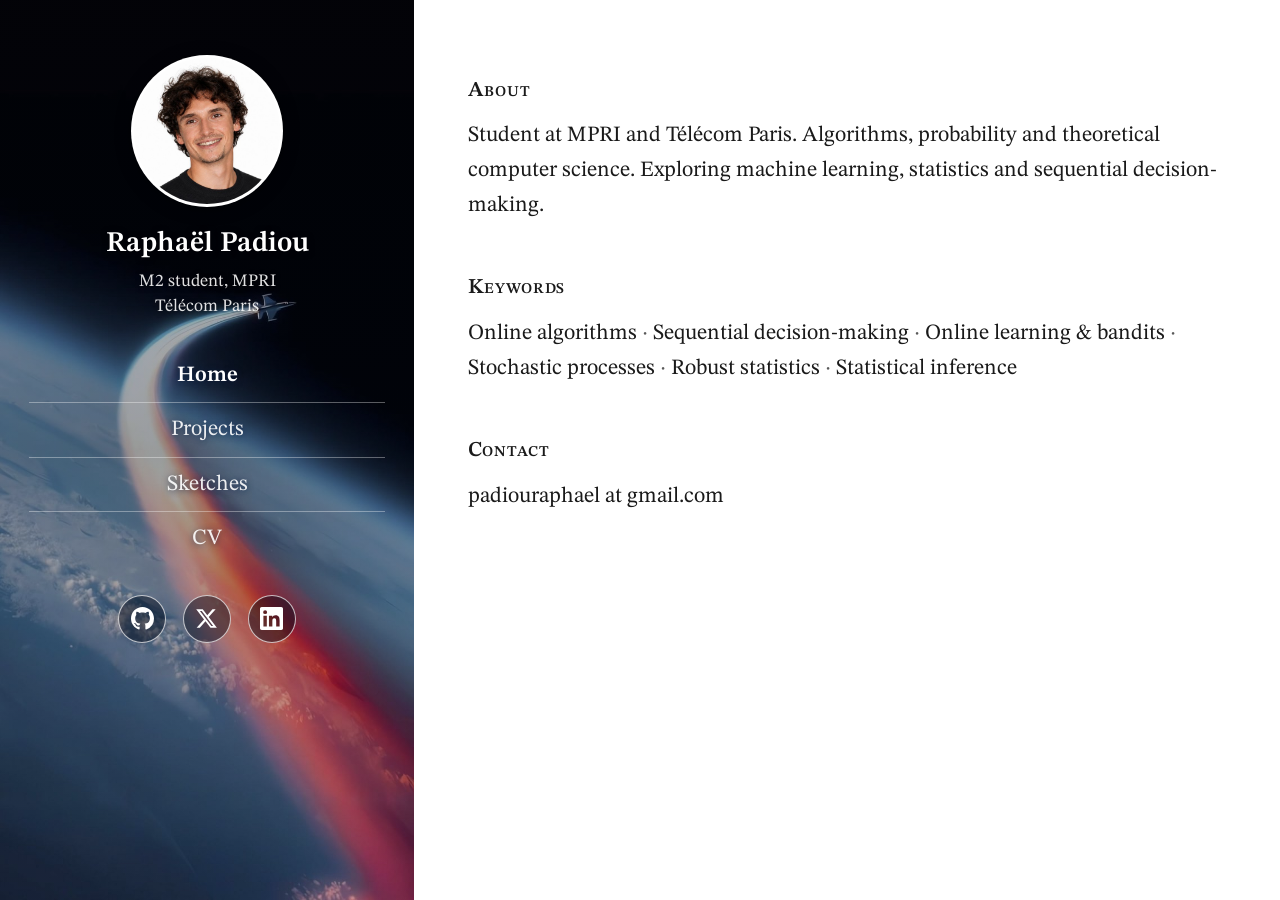
==== index.html @ 00eee8af "Audit: fix 0.04 average error, cite the references, check OMWU up to eta 0.5 in the script, label th" ====
<!DOCTYPE html>
<html lang="en">
<head>
  <meta charset="utf-8">
  <meta name="viewport" content="width=device-width, initial-scale=1">
  <title>Raphaël Padiou</title>
  <meta name="description" content="M2 student (MPRI, Télécom Paris). Online algorithms, sequential decision-making, online learning and bandits, stochastic processes, robust statistics, statistical inference.">
  <meta property="og:type" content="website">
  <meta property="og:title" content="Raphaël Padiou">
  <meta property="og:description" content="M2 student (MPRI, Télécom Paris). Online algorithms, sequential decision-making, online learning and bandits, stochastic processes, robust statistics, statistical inference.">
  <meta property="og:url" content="https://rpadiou.github.io/">
  <link rel="icon" href="assets/img/favicon.svg" type="image/svg+xml">
  <link rel="preload" href="assets/fonts/stix-400.woff2" as="font" type="font/woff2" crossorigin>
  <link rel="stylesheet" href="assets/css/style.css?v=32">
</head>
<body>
<div class="layout">

  <header class="sidebar">
    <img class="avatar" src="assets/img/portrait.jpg" width="132" height="132" alt="Portrait of Raphaël Padiou">
    <h1>Raphaël Padiou</h1>
    <p class="status">M2 student, MPRI<br>Télécom Paris</p>
    <nav aria-label="Pages">
      <ul class="menu">
        <li><a href="index.html" aria-current="page">Home</a></li>
        <li><a href="projects.html">Projects</a></li>
        <li><a href="sketches/index.html">Sketches</a></li>
        <li><a href="cv.html">CV</a></li>
      </ul>
    </nav>
    <div class="icons">
      <a href="https://github.com/rpadiou" rel="me noopener" aria-label="GitHub" title="GitHub"><svg viewBox="0 0 16 16" aria-hidden="true"><path d="M8 0C3.58 0 0 3.58 0 8c0 3.54 2.29 6.53 5.47 7.59.4.07.55-.17.55-.38 0-.19-.01-.82-.01-1.49-2.01.37-2.53-.49-2.69-.94-.09-.23-.48-.94-.82-1.13-.28-.15-.68-.52-.01-.53.63-.01 1.08.58 1.23.82.72 1.21 1.87.87 2.33.66.07-.52.28-.87.51-1.07-1.78-.2-3.64-.89-3.64-3.95 0-.87.31-1.59.82-2.15-.08-.2-.36-1.02.08-2.12 0 0 .67-.21 2.2.82.64-.18 1.32-.27 2-.27.68 0 1.36.09 2 .27 1.53-1.04 2.2-.82 2.2-.82.44 1.1.16 1.92.08 2.12.51.56.82 1.27.82 2.15 0 3.07-1.87 3.75-3.65 3.95.29.25.54.73.54 1.48 0 1.07-.01 1.93-.01 2.2 0 .21.15.46.55.38A8.013 8.013 0 0016 8c0-4.42-3.58-8-8-8z"/></svg></a>
      <a href="https://x.com/rpadiou_26" rel="me noopener" aria-label="X (Twitter)" title="X (Twitter)"><svg viewBox="0 0 24 24" aria-hidden="true"><path d="M18.244 2.25h3.308l-7.227 8.26 8.502 11.24H16.17l-5.214-6.817L4.99 21.75H1.68l7.73-8.835L1.254 2.25H8.08l4.713 6.231zm-1.161 17.52h1.833L7.084 4.126H5.117z"/></svg></a>
      <a href="https://www.linkedin.com/in/rapha%C3%ABl-padiou-726a6b272/" rel="me noopener" aria-label="LinkedIn" title="LinkedIn"><svg viewBox="0 0 24 24" aria-hidden="true"><path d="M20.45 20.45h-3.56v-5.57c0-1.33-.03-3.04-1.85-3.04-1.85 0-2.14 1.45-2.14 2.94v5.67H9.35V9h3.41v1.56h.05c.48-.9 1.64-1.85 3.37-1.85 3.6 0 4.27 2.37 4.27 5.46v6.28zM5.34 7.43a2.06 2.06 0 1 1 0-4.12 2.06 2.06 0 0 1 0 4.12zM7.12 20.45H3.56V9h3.56v11.45zM22.22 0H1.77C.79 0 0 .77 0 1.73v20.54C0 23.23.79 24 1.77 24h20.45c.98 0 1.78-.77 1.78-1.73V1.73C24 .77 23.2 0 22.22 0z"/></svg></a>
    </div>
  </header>

  <main>
    <section>
      <h2>About</h2>
      <p>Student at MPRI and Télécom Paris. Algorithms, probability and theoretical computer science. Exploring machine learning, statistics and sequential decision-making.</p>
    </section>

    <section>
      <h2>Keywords</h2>
      <ul class="keywords">
        <li>Online algorithms</li>
        <li>Sequential decision-making</li>
        <li>Online learning &amp; bandits</li>
        <li>Stochastic processes</li>
        <li>Robust statistics</li>
        <li>Statistical inference</li>
      </ul>
    </section>

    <section>
      <h2>Contact</h2>
      <p>padiouraphael at gmail.com</p>
    </section>
  </main>

</div>
</body>
</html>
---- assets/css/style.css ----
@font-face { font-family: "STIX Two Text"; font-weight: 400; font-style: normal; font-display: swap; src: url("../fonts/stix-400.woff2") format("woff2"); }
@font-face { font-family: "STIX Two Text"; font-weight: 400; font-style: italic; font-display: swap; src: url("../fonts/stix-400i.woff2") format("woff2"); }
@font-face { font-family: "STIX Two Text"; font-weight: 600; font-style: normal; font-display: swap; src: url("../fonts/stix-600.woff2") format("woff2"); }

:root {
  --bg: #ffffff;
  --text: #1a1a1a;
  --muted: #595959;
  --rule: #dcdcdc;
  --accent: #1f4e8c;
  --font: "STIX Two Text", "Latin Modern Roman", "Computer Modern Serif", Georgia, "Times New Roman", serif;
  --mono: ui-monospace, SFMono-Regular, Menlo, Consolas, monospace;
}
* { box-sizing: border-box; }
html { scroll-behavior: smooth; scroll-padding-top: 2rem; }
body { margin: 0; background: var(--bg); color: var(--text); font: 1.1875rem/1.6 var(--font); }
a { color: var(--accent); text-decoration: none; }
a:hover, a:focus-visible { text-decoration: underline; }
a:focus-visible { outline: 2px solid var(--accent); outline-offset: 2px; }


section { margin-bottom: 2.6rem; }
section > h2 { font-size: 1.15rem; font-weight: 600; font-variant: small-caps; letter-spacing: .04em; margin: 0 0 .6rem; }
p { margin: 0 0 .5rem; }
.keywords { margin: 0; padding: 0; list-style: none; }
.keywords li { display: inline; }
.keywords li + li::before { content: " · "; color: var(--muted); }
.preview { display: block; position: relative; margin: 1rem 0 0; max-width: 32.5rem; border: 1px solid var(--rule); box-shadow: 0 1px 0.375rem rgba(0,0,0,.08); line-height: 0; }
.preview.cv { max-width: 37.5rem; }
.preview img { width: 100%; height: auto; }
.zone { position: absolute; background: rgba(31,78,140,.12); }
.zone:hover, .zone:focus-visible { background: rgba(31,78,140,.28); outline: 0; }
figure { margin: 1.6rem 0 0; max-width: 37.5rem; }
figure img { width: 100%; height: auto; border: 1px solid var(--rule); }
figcaption { font-size: .9rem; line-height: 1.5; color: var(--muted); margin-top: .4rem; }
figcaption strong { color: var(--text); font-weight: 600; }
.links { font-size: .9rem; }
.links a { margin-right: .5rem; }
em, .mono { font-style: italic; }
.mono { font-family: var(--mono); font-style: normal; font-size: .88em; }
.todo { color: #9a5b00; font-style: italic; }

.meta { color: var(--muted); font-size: .9rem; line-height: 1.5; }

article h3 { font-size: 1.05rem; font-weight: 600; margin: 1.8rem 0 .4rem; }
math { font-size: 1.05em; }
.eq { overflow-x: auto; padding: .4rem 0; white-space: nowrap; }
@media (max-width: 500px) { .eq math { font-size: .85em; } }
.hl { background: rgba(31,78,140,.12); border-radius: 3px; padding: 0 .15em; }
.hlt { background: rgba(31,78,140,.12); border-radius: 3px; padding: 0 .3em; }
.terms { margin: .3rem 0 1rem; padding-left: 1.2rem; font-size: .95rem; }
.zoom { max-width: 37.5rem; border-left: 3px solid var(--accent); padding: .2rem 0 .2rem 1rem; margin: 1rem 0; }
.zoom math { font-size: 1.5em; }
.zoom p { font-size: .95rem; }
.zoom-title { font-variant: small-caps; letter-spacing: .04em; color: var(--muted); margin-bottom: 0 !important; }
.what { font-style: italic; }

.model { max-width: 37.5rem; margin: .6rem 0; border-top: 1px solid var(--rule); border-bottom: 1px solid var(--rule); }
.mrow { display: grid; grid-template-columns: 11rem 1fr 3.5rem; gap: .8rem; align-items: center; padding: .45rem .5rem; border-top: 1px solid var(--rule); font-size: .95rem; }
.mrow:first-child { border-top: 0; }
.mrow.head { font-variant: small-caps; letter-spacing: .04em; color: var(--muted); padding-top: .3rem; padding-bottom: .3rem; }
.mrow.key { background: rgba(31,78,140,.1); border-left: 3px solid var(--accent); }
.mrow math { font-size: 1.1em; }
@media (max-width: 800px) { .mrow { grid-template-columns: 8.5rem 1fr 2.8rem; gap: .5rem; } }

.plinks { margin-bottom: .8rem; }


/* Layout: fixed sidebar with a background image, content on the right */
.layout { padding-left: 22.5rem; }
main { max-width: 46.25rem; margin: 0 auto; padding: 4rem 2rem 4rem 2.5rem; }
.sidebar {
  position: fixed; top: 0; left: 0; bottom: 0; width: 22.5rem; overflow-y: auto;
  padding: 3rem 1.6rem 2rem; color: #fff; text-align: center;
  background:
    linear-gradient(180deg, rgba(2,8,24,.25) 0%, rgba(2,8,24,.4) 50%, rgba(2,8,24,.1) 100%),
    #050b1a url("../img/fusee.jpg") center / cover no-repeat;
}
.sidebar h1 { font-size: 1.55rem; font-weight: 600; line-height: 1.2; margin: 0 0 .4rem; color: #fff; text-shadow: 0 1px 0.375rem rgba(0,0,0,.5); }
.status { color: rgba(255,255,255,.88); font-size: .95rem; line-height: 1.45; margin: 0 0 1.6rem; text-shadow: 0 1px 0.3125rem rgba(0,0,0,.5); }
.avatar { display: block; width: 8.25rem; height: 8.25rem; border-radius: 50%; object-fit: cover; border: 3px solid rgba(255,255,255,.9); box-shadow: 0 2px 0.875rem rgba(0,0,0,.45); margin: 0 auto 1.1rem; background: #fff; }
.menu { list-style: none; margin: 0 0 1.6rem; padding: 0; text-shadow: 0 1px 0.375rem rgba(0,20,60,.7); }
.menu li + li { border-top: 1px solid rgba(255,255,255,.35); }
.menu a { display: block; padding: .5rem 0; color: rgba(255,255,255,.9); }
.menu a:hover { color: #fff; text-decoration: none; background: rgba(5,25,60,.25); }
.menu a[aria-current="page"] { color: #fff; font-weight: 600; }
.sidebar a:focus-visible, .sidebar button:focus-visible { outline: 2px solid #fff; outline-offset: 3px; }

.icons { display: flex; justify-content: center; gap: .9rem; position: relative; }
.icons a, .icons button { display: inline-flex; align-items: center; justify-content: center; width: 2.625rem; height: 2.625rem; padding: 0; border-radius: 50%; border: 1px solid rgba(255,255,255,.7); background: rgba(2,8,24,.45); color: #fff; cursor: pointer; transition: background .15s; }
.icons a:hover, .icons button:hover { background: rgba(5,25,60,.7); text-decoration: none; }
.icons svg { width: 1.25rem; height: 1.25rem; fill: currentColor; }
@media (max-width: 900px) {
  .layout { padding-left: 0; }
  .sidebar { position: relative; z-index: 30; overflow: visible; width: auto; padding: 1.6rem 1rem 1.4rem; background:
    linear-gradient(180deg, rgba(2,8,24,.45), rgba(2,8,24,.3)), #050b1a url("../img/fusee.jpg") center 40% / cover no-repeat; }
  .avatar { width: 5.75rem; height: 5.75rem; margin-bottom: .8rem; }
  .status { margin-bottom: 1rem; }
  .menu { display: flex; justify-content: center; flex-wrap: wrap; gap: 0 1.2rem; margin-bottom: 1rem; }
  .menu li + li { border-top: 0; }
  .menu a { padding: .2rem 0; }
  main { padding: 1.5rem 1rem 3rem; }
}

/* Project card */
.card { max-width: 41.25rem; border: 1px solid var(--rule); border-radius: 0.875rem; background: var(--bg); box-shadow: 0 1px 3px rgba(0,0,0,.05), 0 0.375rem 1.25rem rgba(0,0,0,.05); overflow: hidden; }
.card-head { padding: 1.4rem 1.5rem 1.3rem; }
.ptitle { font-family: var(--mono); font-size: 1.2rem !important; font-weight: 600 !important; margin: 0 0 .3rem !important; }
.pdesc { margin: 0 0 .8rem; }
.pnote { margin: 0 0 1rem; padding: .55rem .8rem; border-left: 3px solid var(--accent); background: rgba(31,78,140,.06); border-radius: 0 0.5rem 0.5rem 0; color: var(--muted); font-size: .93rem; line-height: 1.5; }
.pfig { margin: 0 !important; max-width: none !important; }
.pfig img { border-radius: 0.5rem; }
.more summary { list-style: none; cursor: pointer; display: block; border-top: 1px solid var(--rule); }
.more summary::-webkit-details-marker { display: none; }
.more summary:hover .bar { background: rgba(31,78,140,.12); }
.more summary:focus-visible { outline: 2px solid var(--accent); outline-offset: -3px; }
.chev { width: 1.375rem; height: 1.375rem; flex: none; transition: transform .25s ease; }
.more[open] .chev { transform: rotate(180deg); }
.t-open { display: none; }
.more[open] .t-open { display: inline; }
.more[open] .t-closed { display: none; }
.detail-body { padding: .4rem 1.5rem 1.4rem; border-top: 1px solid var(--rule); animation: reveal .3s ease; }
@keyframes reveal { from { opacity: 0; } to { opacity: 1; } }
@media (prefers-reduced-motion: reduce) { .detail-body { animation: none; } .chev { transition: none; } }
.detail-body h4 { font-size: .85rem; font-weight: 600; font-variant: small-caps; letter-spacing: .06em; color: var(--muted); margin: 1.6rem 0 .5rem; padding-bottom: .3rem; border-bottom: 1px solid var(--rule); }
.detail-body figure { max-width: none; }
.back { margin-top: 1.4rem; font-size: .9rem; }
@media (max-width: 500px) { .card-head, .detail-body { padding-left: 1rem; padding-right: 1rem; } .more summary { padding-left: 1rem; padding-right: 1rem; } }

/* Slightly larger layout on wide screens (equivalent to ~115% browser zoom) */
@media (min-width: 1000px) { html { font-size: 115%; } }

/* Project links and note: plain */
.plinks { font-size: .9rem; margin: 0 0 1.1rem; }
.plinks a { margin-right: .7rem; }
.pnote { margin: 0 0 .9rem; padding: 0; border: 0; background: none; border-radius: 0; color: var(--text); font-size: 1rem; line-height: 1.55; }

/* Figures: enlarge on hover / focus, with the explanation of what is plotted */
.hoverable { position: relative; cursor: zoom-in; }
.hoverable:focus { outline: none; }
.hoverable:focus-visible > img { outline: 2px solid var(--accent); outline-offset: 2px; }
.hint { font-style: italic; }
.lens { position: fixed; top: 50%; left: 50%; width: min(56rem, 94vw); max-height: 92vh; overflow: auto; transform: translate(-50%, -48%) scale(.97); opacity: 0; visibility: hidden; pointer-events: none; transition: opacity .18s ease, transform .18s ease, visibility .18s; background: #fff; border: 1px solid var(--rule); border-radius: 12px; box-shadow: 0 12px 48px rgba(0,0,0,.35); padding: .9rem 1rem 1rem; z-index: 50; cursor: default; }
.lens img { display: block; width: 100%; height: auto; border: 0 !important; }
.lens p { margin: .7rem 0 0; font-size: .95rem; line-height: 1.5; color: var(--text); font-style: normal; }
.lens em { font-style: italic; }
.hoverable.open .lens { opacity: 1; visibility: visible; transform: translate(-50%, -50%) scale(1); pointer-events: auto; cursor: auto; }
.hoverable.open::after { content: ""; position: fixed; inset: 0; background: rgba(0,0,0,.45); z-index: 40; }
@media (min-width: 901px) { .lens { left: calc(50vw + 11.25rem); width: min(56rem, calc(100vw - 22.5rem - 3rem)); } }
@media (prefers-reduced-motion: reduce) { .lens { transition-duration: 0s; } }

.pv { margin: 0 !important; padding: 1.2rem 1.5rem 1.2rem; max-width: none !important; cursor: pointer; }
.pv img { border-radius: 8px; }
.more[open] .pv { display: none; }
.bar { display: flex; align-items: center; justify-content: space-between; gap: 1rem; padding: .85rem 1.5rem; border-top: 1px solid var(--rule); background: rgba(31,78,140,.05); color: var(--accent); font-size: .98rem; font-weight: 600; transition: background .15s; }
.more[open] .bar { border-top: 0; }
.detail-body h5 { font-size: 1rem; font-weight: 600; margin: 1.8rem 0 .4rem; }
.exp .setup { font-size: .95rem; line-height: 1.55; margin: 0 0 .2rem; }
.exp figure { margin-top: .9rem; }
@media (max-width: 500px) { .pv, .bar { padding-left: 1rem; padding-right: 1rem; } }

.lens .lens-extra { margin-top: .9rem; padding-top: .7rem; border-top: 1px solid var(--rule); }
.lens .lens-extra p { font-size: .9rem; color: var(--muted); margin-top: .45rem; }

html.lens-open { overflow: hidden; }
.lens-close { position: sticky; top: 0; float: right; z-index: 2; width: 2rem; height: 2rem; margin: -.3rem -.3rem 0 .6rem; padding: 0; border: 1px solid var(--rule); border-radius: 50%; background: #fff; color: var(--text); font: 1.3rem/1 var(--font); cursor: pointer; box-shadow: 0 1px 4px rgba(0,0,0,.2); }
.lens-close:hover { background: #f1f1f1; }
.lens-close:focus-visible { outline: 2px solid var(--accent); outline-offset: 2px; }

/* Sketches: short visual notes. Light by default; dark follows the system setting (these pages only). */
.sk { --sk-grey: #8a8a8a; --sk-red: #d55e00; --sk-blue: #0072b2; --sk-green: #009e73; --sk-faint: #d9d9d9; }
.sk main { max-width: 44rem; }
.sk .sk-title { font-size: 2rem; line-height: 1.2; font-weight: 600; margin: 0 0 1.6rem; letter-spacing: -.005em; }
.sk main > p, .sk .sk-body p { font-size: 1.2rem; line-height: 1.65; margin: 0 0 1.2rem; max-width: 38rem; }
.sk .c-red { color: var(--sk-red); font-weight: 600; }
.sk .c-blue { color: var(--sk-blue); font-weight: 600; }
.sk .c-green { color: var(--sk-green); font-weight: 600; }
.sk figure { max-width: none; margin: 2.6rem 0; }
.sk figure img { border: 0; display: block; }
.sk .sk-anim { margin: 2.6rem 0; }
.sk .anim-grid { display: grid; grid-template-columns: repeat(auto-fit, minmax(17rem, 1fr)); gap: .6rem 1rem; }
.sk canvas { display: block; width: 100%; aspect-ratio: 1 / .95; margin: 0 auto; }
.sk .sk-fig-s { max-width: 34rem; margin: 2rem 0 2.4rem; }
.sk .controls { display: flex; flex-wrap: wrap; align-items: center; justify-content: center; gap: 1rem 1.6rem; margin-top: .6rem; font-size: 1rem; color: var(--muted); }
.sk .controls label { display: inline-flex; align-items: center; gap: .7rem; }
.sk .controls input[type=range] { width: 11rem; accent-color: var(--accent); }
.sk .controls output { font-variant-numeric: tabular-nums; color: var(--text); min-width: 2.4rem; }
.sk .controls button { font: inherit; font-size: 1rem; padding: .35rem 1.1rem; border: 1px solid var(--rule); border-radius: 2rem; background: transparent; color: var(--text); cursor: pointer; }
.sk .controls button:hover { border-color: var(--accent); color: var(--accent); }
.sk h3.sk-h { font-size: .95rem; font-weight: 600; font-variant: small-caps; letter-spacing: .05em; color: var(--muted); margin: 3rem 0 .6rem; }
.sk .refs { font-size: 1rem; line-height: 1.55; padding-left: 1.2rem; margin: 0 0 1.4rem; color: var(--muted); }
.sk .refs li { margin-bottom: .5rem; }
.sk .sk-note { font-size: .95rem !important; color: var(--muted); }
.sk-list { list-style: none; margin: 1.6rem 0 0; padding: 0; }
.sk-list li { padding: 1rem 0; border-top: 1px solid var(--rule); }
.sk-list li:last-child { border-bottom: 1px solid var(--rule); }
.sk-list a { font-size: 1.3rem; font-weight: 600; line-height: 1.3; color: var(--text); }
.sk-list a:hover { color: var(--accent); }
@media (max-width: 600px) {
  .sk .sk-title { font-size: 1.55rem; }
  .sk main > p, .sk .sk-body p { font-size: 1.1rem; }
}






/* animated figures: captions under each canvas, enlarge on click */
.sk .anim-grid figure { margin: 0; }
.sk .anim-grid canvas:focus-visible { outline: 2px solid var(--accent); outline-offset: 2px; }
.sk .controls input[type=range] { width: 9rem; }
.sk .controls output { min-width: 3rem; }
.sk-zoom { position: fixed; inset: 0; background: rgba(0,0,0,.45); z-index: 60; display: flex; align-items: center; justify-content: center; padding: 1rem; }
.sk-zoom-box { position: relative; background: #fff; border-radius: 12px; box-shadow: 0 12px 48px rgba(0,0,0,.35); padding: 1rem 1.2rem 1.1rem; width: min(52rem, 94vw); max-height: 94vh; overflow: auto; }
.sk-zoom-box canvas { display: block; width: 100%; height: min(70vh, 48rem); aspect-ratio: auto; cursor: default; }
.sk-zoom-box p { margin: .7rem 0 0; font-size: .95rem; line-height: 1.5; color: var(--muted); }
.sk-zoom-x { position: absolute; top: .3rem; right: .6rem; border: 0; background: none; font-size: 1.8rem; line-height: 1; cursor: pointer; color: var(--muted); }

/* contents: a short overview, one line per section */
.sk .sk-toc { list-style: none; margin: .2rem 0 2.2rem; padding: 0; font-size: .95rem; line-height: 1.45; counter-reset: toc; }
.sk .sk-toc li { counter-increment: toc; display: flex; gap: .6rem; padding: .22rem 0; border-top: 1px solid var(--rule); }
.sk .sk-toc li:last-child { border-bottom: 1px solid var(--rule); }
.sk .sk-toc li::before { content: counter(toc); color: var(--muted); width: 1rem; flex: none; font-variant-numeric: tabular-nums; }
.sk .sk-toc a { color: var(--text); text-decoration: none; font-weight: 600; flex: none; min-width: 11.5rem; }
.sk .sk-toc a:hover { color: var(--accent); }
.sk .sk-toc span { color: var(--muted); }
@media (max-width: 640px) { .sk .sk-toc li { flex-wrap: wrap; } .sk .sk-toc a { min-width: 0; } .sk .sk-toc span { flex-basis: 100%; padding-left: 1.6rem; } }
.sk h3.sk-sec { font-size: 1.2rem; font-weight: 600; margin: 2.8rem 0 .7rem; }
.sk .sk-fig-wide { max-width: 100%; }
.sk-tab { width: 100%; border-collapse: collapse; font-size: .95rem; line-height: 1.4; margin: 1.4rem 0 .6rem; }
.sk-tab th { text-align: left; font-weight: 600; color: var(--muted); font-size: .85rem; padding: .3rem .8rem .3rem 0; border-bottom: 1px solid var(--rule); }
.sk-tab td { padding: .45rem .8rem .45rem 0; vertical-align: top; border-bottom: 1px solid var(--rule); }
.sk-zoom-box img { display: block; width: 100%; height: auto; }
.sk figure img.zoomable { cursor: zoom-in; }
.sk [id] { scroll-margin-top: 1rem; }
html { scroll-behavior: smooth; }
@media (prefers-reduced-motion: reduce) { html { scroll-behavior: auto; } }
.sk ol.sk-steps { margin: .2rem 0 1rem; padding-left: 1.4rem; }
.sk ol.sk-steps li { margin-bottom: .5rem; }
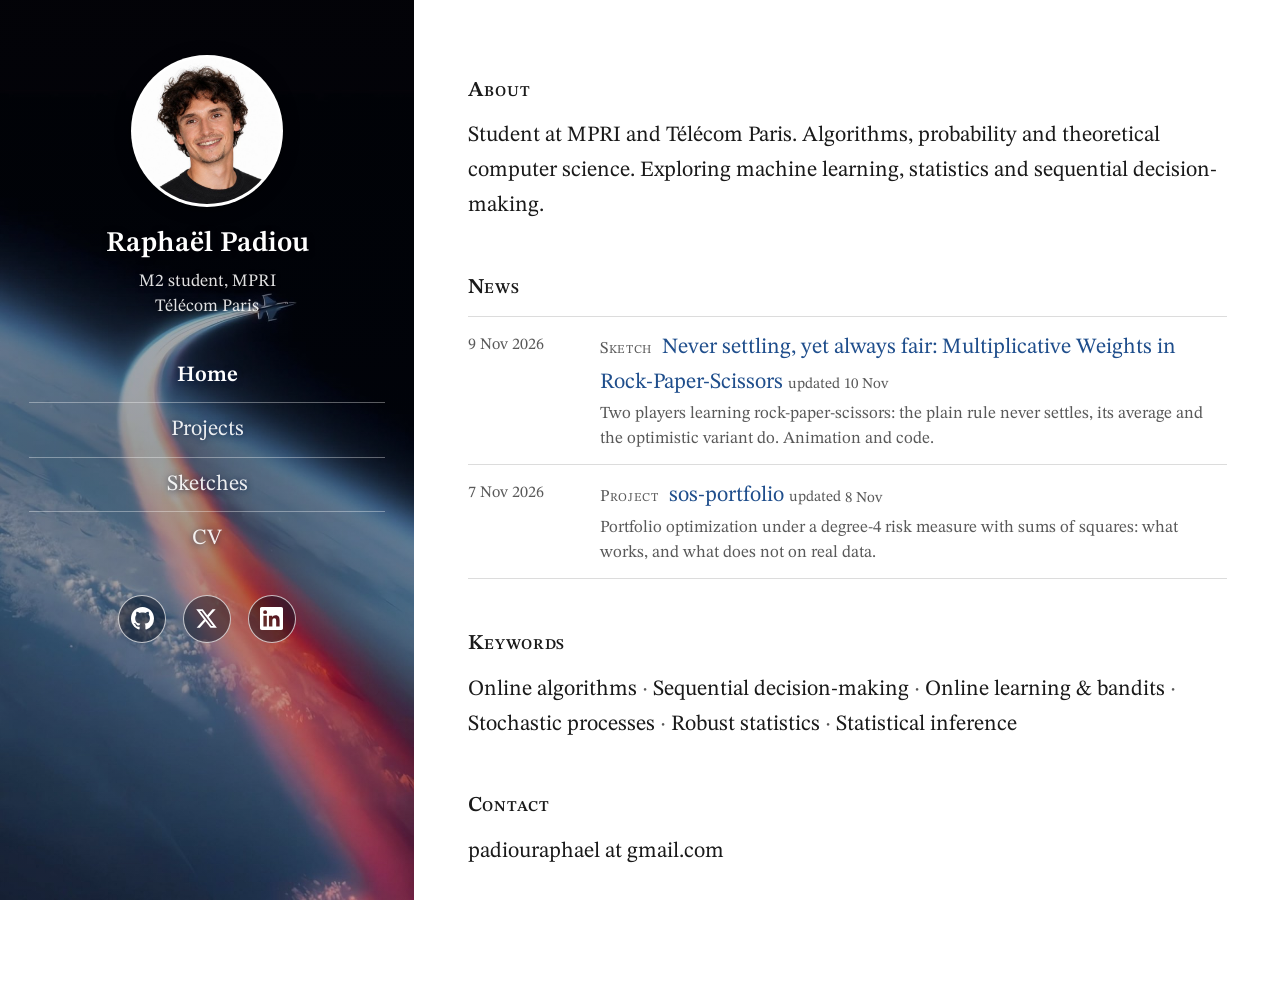
==== commit 8986becb: "Home: News list (newest first), discreet posted/updated dates on projects and sketches Co-Authored-B" ====
--- a/index.html
+++ b/index.html
@@ -11,7 +11,7 @@
   <meta property="og:url" content="https://rpadiou.github.io/">
   <link rel="icon" href="assets/img/favicon.svg" type="image/svg+xml">
   <link rel="preload" href="assets/fonts/stix-400.woff2" as="font" type="font/woff2" crossorigin>
-  <link rel="stylesheet" href="assets/css/style.css?v=32">
+  <link rel="stylesheet" href="assets/css/style.css?v=33">
 </head>
 <body>
 <div class="layout">
@@ -42,6 +42,23 @@
     </section>
 
     <section>
+      <h2>News</h2>
+      <!-- To add an item: copy one <li> and paste it at the top (newest first). Dates are ISO in datetime, shown short. -->
+      <ol class="news">
+        <li>
+          <time datetime="2026-11-09">9 Nov 2026</time>
+          <div><span class="kind">Sketch</span> <a href="sketches/mwu-rps/index.html">Never settling, yet always fair: Multiplicative Weights in Rock-Paper-Scissors</a> <span class="upd">updated <time datetime="2026-11-10">10 Nov</time></span>
+          <p>Two players learning rock-paper-scissors: the plain rule never settles, its average and the optimistic variant do. Animation and code.</p></div>
+        </li>
+        <li>
+          <time datetime="2026-11-07">7 Nov 2026</time>
+          <div><span class="kind">Project</span> <a href="projects.html#sos-portfolio">sos-portfolio</a> <span class="upd">updated <time datetime="2026-11-08">8 Nov</time></span>
+          <p>Portfolio optimization under a degree-4 risk measure with sums of squares: what works, and what does not on real data.</p></div>
+        </li>
+      </ol>
+    </section>
+
+    <section>
       <h2>Keywords</h2>
       <ul class="keywords">
         <li>Online algorithms</li>
--- a/assets/css/style.css
+++ b/assets/css/style.css
@@ -238,3 +238,17 @@
 @media (prefers-reduced-motion: reduce) { html { scroll-behavior: auto; } }
 .sk ol.sk-steps { margin: .2rem 0 1rem; padding-left: 1.4rem; }
 .sk ol.sk-steps li { margin-bottom: .5rem; }
+
+/* News (home) and discreet publication dates */
+.news { list-style: none; margin: 0; padding: 0; max-width: 41.25rem; }
+.news li { display: grid; grid-template-columns: 6.2rem 1fr; gap: .1rem 1rem; padding: .7rem 0; border-top: 1px solid var(--rule); }
+.news li:last-child { border-bottom: 1px solid var(--rule); }
+.news time { color: var(--muted); font-size: .88rem; font-variant-numeric: tabular-nums; padding-top: .15rem; }
+.news .kind { font-variant: small-caps; letter-spacing: .04em; color: var(--muted); font-size: .9rem; margin-right: .3rem; }
+.news .upd, .news .upd time { color: var(--muted); font-size: .82rem; white-space: nowrap; }
+.news p { margin: .15rem 0 0; color: var(--muted); font-size: .92rem; line-height: 1.45; }
+.pdate { color: var(--muted); font-size: .8rem; margin: -.1rem 0 .5rem !important; font-variant-numeric: tabular-nums; }
+.pdate time { color: inherit; }
+.sk-list .pdate { margin: 0 0 0 .6rem !important; white-space: nowrap; }
+.sk .sk-date { margin: -.6rem 0 1.2rem !important; }
+@media (max-width: 500px) { .news li { grid-template-columns: 1fr; } }
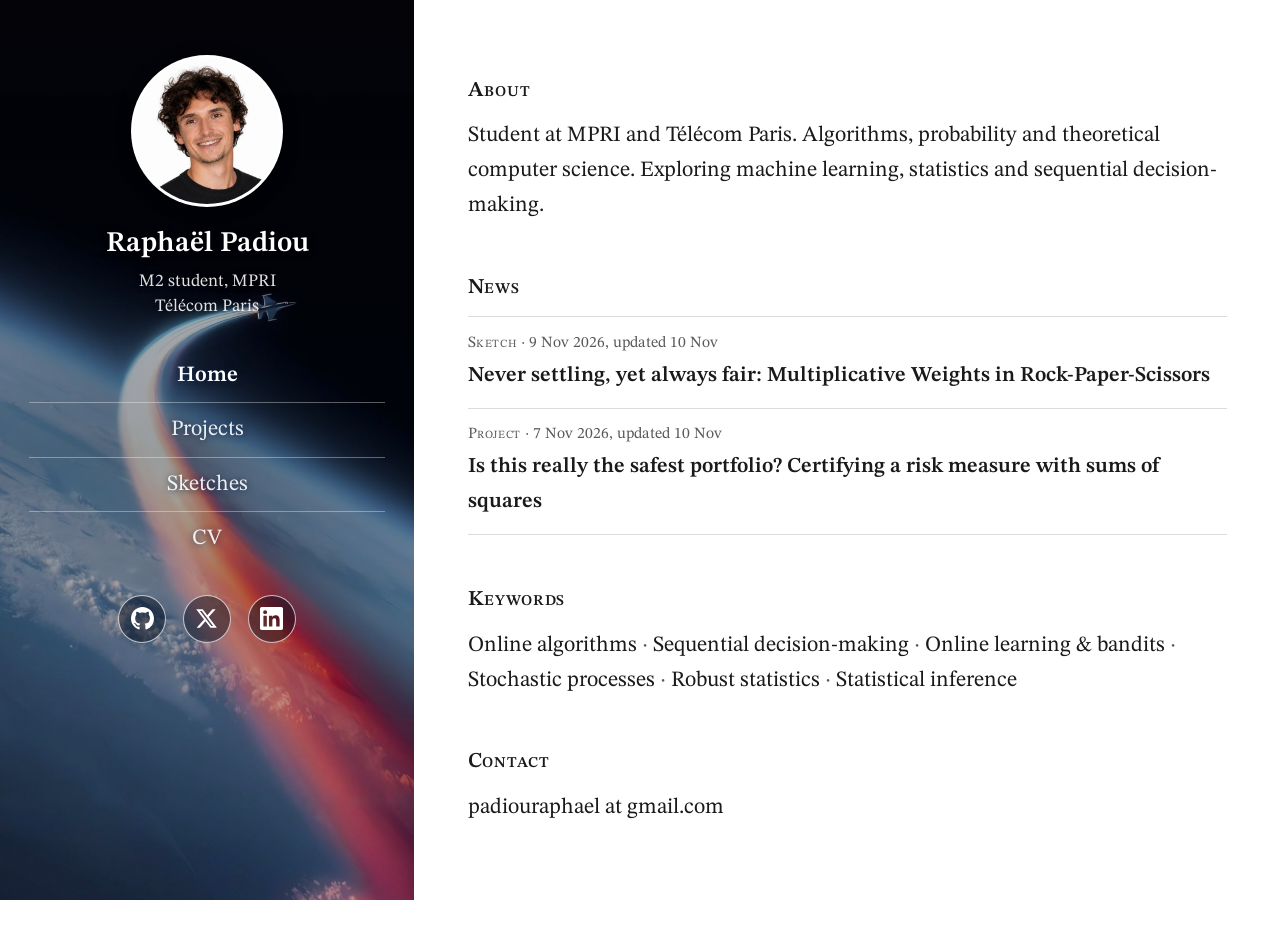
==== commit db9c7597: "Unify the site as illustrated articles: sos-portfolio becomes a post (plain words, figures read step" ====
--- a/index.html
+++ b/index.html
@@ -11,7 +11,7 @@
   <meta property="og:url" content="https://rpadiou.github.io/">
   <link rel="icon" href="assets/img/favicon.svg" type="image/svg+xml">
   <link rel="preload" href="assets/fonts/stix-400.woff2" as="font" type="font/woff2" crossorigin>
-  <link rel="stylesheet" href="assets/css/style.css?v=33">
+  <link rel="stylesheet" href="assets/css/style.css?v=34">
 </head>
 <body>
 <div class="layout">
@@ -46,14 +46,12 @@
       <!-- To add an item: copy one <li> and paste it at the top (newest first). Dates are ISO in datetime, shown short. -->
       <ol class="news">
         <li>
-          <time datetime="2026-11-09">9 Nov 2026</time>
-          <div><span class="kind">Sketch</span> <a href="sketches/mwu-rps/index.html">Never settling, yet always fair: Multiplicative Weights in Rock-Paper-Scissors</a> <span class="upd">updated <time datetime="2026-11-10">10 Nov</time></span>
-          <p>Two players learning rock-paper-scissors: the plain rule never settles, its average and the optimistic variant do. Animation and code.</p></div>
+          <p class="meta"><span class="kind">Sketch</span> · <time datetime="2026-11-09">9 Nov 2026</time>, updated <time datetime="2026-11-10">10 Nov</time></p>
+          <a href="sketches/mwu-rps/index.html">Never settling, yet always fair: Multiplicative Weights in Rock-Paper-Scissors</a>
         </li>
         <li>
-          <time datetime="2026-11-07">7 Nov 2026</time>
-          <div><span class="kind">Project</span> <a href="projects.html#sos-portfolio">sos-portfolio</a> <span class="upd">updated <time datetime="2026-11-08">8 Nov</time></span>
-          <p>Portfolio optimization under a degree-4 risk measure with sums of squares: what works, and what does not on real data.</p></div>
+          <p class="meta"><span class="kind">Project</span> · <time datetime="2026-11-07">7 Nov 2026</time>, updated <time datetime="2026-11-10">10 Nov</time></p>
+          <a href="projects/sos-portfolio/index.html">Is this really the safest portfolio? Certifying a risk measure with sums of squares</a>
         </li>
       </ol>
     </section>
--- a/assets/css/style.css
+++ b/assets/css/style.css
@@ -42,28 +42,6 @@
 
 .meta { color: var(--muted); font-size: .9rem; line-height: 1.5; }
 
-article h3 { font-size: 1.05rem; font-weight: 600; margin: 1.8rem 0 .4rem; }
-math { font-size: 1.05em; }
-.eq { overflow-x: auto; padding: .4rem 0; white-space: nowrap; }
-@media (max-width: 500px) { .eq math { font-size: .85em; } }
-.hl { background: rgba(31,78,140,.12); border-radius: 3px; padding: 0 .15em; }
-.hlt { background: rgba(31,78,140,.12); border-radius: 3px; padding: 0 .3em; }
-.terms { margin: .3rem 0 1rem; padding-left: 1.2rem; font-size: .95rem; }
-.zoom { max-width: 37.5rem; border-left: 3px solid var(--accent); padding: .2rem 0 .2rem 1rem; margin: 1rem 0; }
-.zoom math { font-size: 1.5em; }
-.zoom p { font-size: .95rem; }
-.zoom-title { font-variant: small-caps; letter-spacing: .04em; color: var(--muted); margin-bottom: 0 !important; }
-.what { font-style: italic; }
-
-.model { max-width: 37.5rem; margin: .6rem 0; border-top: 1px solid var(--rule); border-bottom: 1px solid var(--rule); }
-.mrow { display: grid; grid-template-columns: 11rem 1fr 3.5rem; gap: .8rem; align-items: center; padding: .45rem .5rem; border-top: 1px solid var(--rule); font-size: .95rem; }
-.mrow:first-child { border-top: 0; }
-.mrow.head { font-variant: small-caps; letter-spacing: .04em; color: var(--muted); padding-top: .3rem; padding-bottom: .3rem; }
-.mrow.key { background: rgba(31,78,140,.1); border-left: 3px solid var(--accent); }
-.mrow math { font-size: 1.1em; }
-@media (max-width: 800px) { .mrow { grid-template-columns: 8.5rem 1fr 2.8rem; gap: .5rem; } }
-
-.plinks { margin-bottom: .8rem; }
 
 
 /* Layout: fixed sidebar with a background image, content on the right */
@@ -102,72 +80,11 @@
   main { padding: 1.5rem 1rem 3rem; }
 }
 
-/* Project card */
-.card { max-width: 41.25rem; border: 1px solid var(--rule); border-radius: 0.875rem; background: var(--bg); box-shadow: 0 1px 3px rgba(0,0,0,.05), 0 0.375rem 1.25rem rgba(0,0,0,.05); overflow: hidden; }
-.card-head { padding: 1.4rem 1.5rem 1.3rem; }
-.ptitle { font-family: var(--mono); font-size: 1.2rem !important; font-weight: 600 !important; margin: 0 0 .3rem !important; }
-.pdesc { margin: 0 0 .8rem; }
-.pnote { margin: 0 0 1rem; padding: .55rem .8rem; border-left: 3px solid var(--accent); background: rgba(31,78,140,.06); border-radius: 0 0.5rem 0.5rem 0; color: var(--muted); font-size: .93rem; line-height: 1.5; }
-.pfig { margin: 0 !important; max-width: none !important; }
-.pfig img { border-radius: 0.5rem; }
-.more summary { list-style: none; cursor: pointer; display: block; border-top: 1px solid var(--rule); }
-.more summary::-webkit-details-marker { display: none; }
-.more summary:hover .bar { background: rgba(31,78,140,.12); }
-.more summary:focus-visible { outline: 2px solid var(--accent); outline-offset: -3px; }
-.chev { width: 1.375rem; height: 1.375rem; flex: none; transition: transform .25s ease; }
-.more[open] .chev { transform: rotate(180deg); }
-.t-open { display: none; }
-.more[open] .t-open { display: inline; }
-.more[open] .t-closed { display: none; }
-.detail-body { padding: .4rem 1.5rem 1.4rem; border-top: 1px solid var(--rule); animation: reveal .3s ease; }
-@keyframes reveal { from { opacity: 0; } to { opacity: 1; } }
-@media (prefers-reduced-motion: reduce) { .detail-body { animation: none; } .chev { transition: none; } }
-.detail-body h4 { font-size: .85rem; font-weight: 600; font-variant: small-caps; letter-spacing: .06em; color: var(--muted); margin: 1.6rem 0 .5rem; padding-bottom: .3rem; border-bottom: 1px solid var(--rule); }
-.detail-body figure { max-width: none; }
-.back { margin-top: 1.4rem; font-size: .9rem; }
-@media (max-width: 500px) { .card-head, .detail-body { padding-left: 1rem; padding-right: 1rem; } .more summary { padding-left: 1rem; padding-right: 1rem; } }
-
 /* Slightly larger layout on wide screens (equivalent to ~115% browser zoom) */
 @media (min-width: 1000px) { html { font-size: 115%; } }
 
-/* Project links and note: plain */
-.plinks { font-size: .9rem; margin: 0 0 1.1rem; }
-.plinks a { margin-right: .7rem; }
-.pnote { margin: 0 0 .9rem; padding: 0; border: 0; background: none; border-radius: 0; color: var(--text); font-size: 1rem; line-height: 1.55; }
 
-/* Figures: enlarge on hover / focus, with the explanation of what is plotted */
-.hoverable { position: relative; cursor: zoom-in; }
-.hoverable:focus { outline: none; }
-.hoverable:focus-visible > img { outline: 2px solid var(--accent); outline-offset: 2px; }
-.hint { font-style: italic; }
-.lens { position: fixed; top: 50%; left: 50%; width: min(56rem, 94vw); max-height: 92vh; overflow: auto; transform: translate(-50%, -48%) scale(.97); opacity: 0; visibility: hidden; pointer-events: none; transition: opacity .18s ease, transform .18s ease, visibility .18s; background: #fff; border: 1px solid var(--rule); border-radius: 12px; box-shadow: 0 12px 48px rgba(0,0,0,.35); padding: .9rem 1rem 1rem; z-index: 50; cursor: default; }
-.lens img { display: block; width: 100%; height: auto; border: 0 !important; }
-.lens p { margin: .7rem 0 0; font-size: .95rem; line-height: 1.5; color: var(--text); font-style: normal; }
-.lens em { font-style: italic; }
-.hoverable.open .lens { opacity: 1; visibility: visible; transform: translate(-50%, -50%) scale(1); pointer-events: auto; cursor: auto; }
-.hoverable.open::after { content: ""; position: fixed; inset: 0; background: rgba(0,0,0,.45); z-index: 40; }
-@media (min-width: 901px) { .lens { left: calc(50vw + 11.25rem); width: min(56rem, calc(100vw - 22.5rem - 3rem)); } }
-@media (prefers-reduced-motion: reduce) { .lens { transition-duration: 0s; } }
-
-.pv { margin: 0 !important; padding: 1.2rem 1.5rem 1.2rem; max-width: none !important; cursor: pointer; }
-.pv img { border-radius: 8px; }
-.more[open] .pv { display: none; }
-.bar { display: flex; align-items: center; justify-content: space-between; gap: 1rem; padding: .85rem 1.5rem; border-top: 1px solid var(--rule); background: rgba(31,78,140,.05); color: var(--accent); font-size: .98rem; font-weight: 600; transition: background .15s; }
-.more[open] .bar { border-top: 0; }
-.detail-body h5 { font-size: 1rem; font-weight: 600; margin: 1.8rem 0 .4rem; }
-.exp .setup { font-size: .95rem; line-height: 1.55; margin: 0 0 .2rem; }
-.exp figure { margin-top: .9rem; }
-@media (max-width: 500px) { .pv, .bar { padding-left: 1rem; padding-right: 1rem; } }
-
-.lens .lens-extra { margin-top: .9rem; padding-top: .7rem; border-top: 1px solid var(--rule); }
-.lens .lens-extra p { font-size: .9rem; color: var(--muted); margin-top: .45rem; }
-
-html.lens-open { overflow: hidden; }
-.lens-close { position: sticky; top: 0; float: right; z-index: 2; width: 2rem; height: 2rem; margin: -.3rem -.3rem 0 .6rem; padding: 0; border: 1px solid var(--rule); border-radius: 50%; background: #fff; color: var(--text); font: 1.3rem/1 var(--font); cursor: pointer; box-shadow: 0 1px 4px rgba(0,0,0,.2); }
-.lens-close:hover { background: #f1f1f1; }
-.lens-close:focus-visible { outline: 2px solid var(--accent); outline-offset: 2px; }
-
-/* Sketches: short visual notes. Light by default; dark follows the system setting (these pages only). */
+/* Posts (sketches and projects): short illustrated articles, black on white */
 .sk { --sk-grey: #8a8a8a; --sk-red: #d55e00; --sk-blue: #0072b2; --sk-green: #009e73; --sk-faint: #d9d9d9; }
 .sk main { max-width: 44rem; }
 .sk .sk-title { font-size: 2rem; line-height: 1.2; font-weight: 600; margin: 0 0 1.6rem; letter-spacing: -.005em; }
@@ -241,14 +158,20 @@
 
 /* News (home) and discreet publication dates */
 .news { list-style: none; margin: 0; padding: 0; max-width: 41.25rem; }
-.news li { display: grid; grid-template-columns: 6.2rem 1fr; gap: .1rem 1rem; padding: .7rem 0; border-top: 1px solid var(--rule); }
+.news li { padding: .8rem 0; border-top: 1px solid var(--rule); }
 .news li:last-child { border-bottom: 1px solid var(--rule); }
-.news time { color: var(--muted); font-size: .88rem; font-variant-numeric: tabular-nums; padding-top: .15rem; }
-.news .kind { font-variant: small-caps; letter-spacing: .04em; color: var(--muted); font-size: .9rem; margin-right: .3rem; }
-.news .upd, .news .upd time { color: var(--muted); font-size: .82rem; white-space: nowrap; }
-.news p { margin: .15rem 0 0; color: var(--muted); font-size: .92rem; line-height: 1.45; }
+.news .meta { margin: 0 0 .15rem; font-size: .85rem; font-variant-numeric: tabular-nums; }
+.news .kind { font-variant: small-caps; letter-spacing: .04em; }
+.news a { font-size: 1.15rem; font-weight: 600; line-height: 1.35; color: var(--text); }
+.news a:hover { color: var(--accent); }
 .pdate { color: var(--muted); font-size: .8rem; margin: -.1rem 0 .5rem !important; font-variant-numeric: tabular-nums; }
 .pdate time { color: inherit; }
 .sk-list .pdate { margin: 0 0 0 .6rem !important; white-space: nowrap; }
 .sk .sk-date { margin: -.6rem 0 1.2rem !important; }
-@media (max-width: 500px) { .news li { grid-template-columns: 1fr; } }
+
+/* Formulas (KaTeX) */
+.sk p.eq { margin: 1rem 0; overflow-x: auto; overflow-y: hidden; }
+.sk .katex { font-size: 1.05em; }
+.sk .katex-display { margin: 0; }
+.sk ul.sk-steps { margin: .2rem 0 1rem; padding-left: 1.4rem; }
+.sk ul.sk-steps li { margin-bottom: .45rem; }
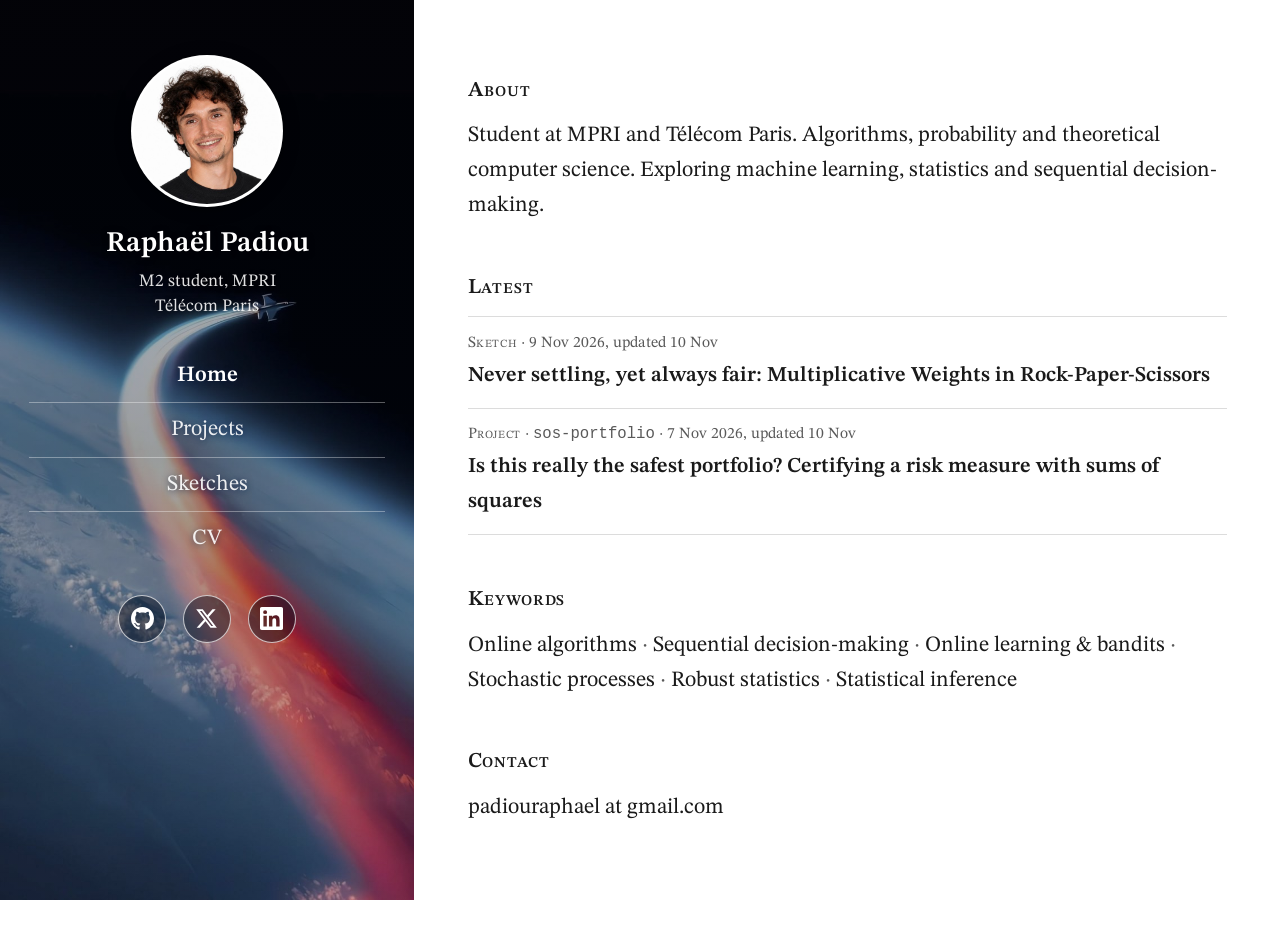
==== commit 3be11f3f: "Home: 'Latest' (items from the last 2 months, newest first); projects keep a generic name next to th" ====
--- a/index.html
+++ b/index.html
@@ -11,7 +11,7 @@
   <meta property="og:url" content="https://rpadiou.github.io/">
   <link rel="icon" href="assets/img/favicon.svg" type="image/svg+xml">
   <link rel="preload" href="assets/fonts/stix-400.woff2" as="font" type="font/woff2" crossorigin>
-  <link rel="stylesheet" href="assets/css/style.css?v=34">
+  <link rel="stylesheet" href="assets/css/style.css?v=35">
 </head>
 <body>
 <div class="layout">
@@ -41,16 +41,16 @@
       <p>Student at MPRI and Télécom Paris. Algorithms, probability and theoretical computer science. Exploring machine learning, statistics and sequential decision-making.</p>
     </section>
 
-    <section>
-      <h2>News</h2>
-      <!-- To add an item: copy one <li> and paste it at the top (newest first). Dates are ISO in datetime, shown short. -->
-      <ol class="news">
-        <li>
+    <section id="latest">
+      <h2>Latest</h2>
+      <!-- Shown: what was posted or updated in the last 2 months (set data-months). Add an <li> with data-date = date of the last update (YYYY-MM-DD); the script sorts them, newest first, and hides the older ones. Without JavaScript, all are shown. -->
+      <ol class="news" data-months="2">
+        <li data-date="2026-11-10">
           <p class="meta"><span class="kind">Sketch</span> · <time datetime="2026-11-09">9 Nov 2026</time>, updated <time datetime="2026-11-10">10 Nov</time></p>
           <a href="sketches/mwu-rps/index.html">Never settling, yet always fair: Multiplicative Weights in Rock-Paper-Scissors</a>
         </li>
-        <li>
-          <p class="meta"><span class="kind">Project</span> · <time datetime="2026-11-07">7 Nov 2026</time>, updated <time datetime="2026-11-10">10 Nov</time></p>
+        <li data-date="2026-11-10">
+          <p class="meta"><span class="kind">Project</span> · <span class="pname">sos-portfolio</span> · <time datetime="2026-11-07">7 Nov 2026</time>, updated <time datetime="2026-11-10">10 Nov</time></p>
           <a href="projects/sos-portfolio/index.html">Is this really the safest portfolio? Certifying a risk measure with sums of squares</a>
         </li>
       </ol>
@@ -75,5 +75,6 @@
   </main>
 
 </div>
+<script src="assets/js/latest.js" defer></script>
 </body>
 </html>
--- a/assets/css/style.css
+++ b/assets/css/style.css
@@ -175,3 +175,9 @@
 .sk .katex-display { margin: 0; }
 .sk ul.sk-steps { margin: .2rem 0 1rem; padding-left: 1.4rem; }
 .sk ul.sk-steps li { margin-bottom: .45rem; }
+
+/* Generic project name, above the descriptive title */
+.pname { font-family: var(--mono); font-size: .85rem; color: var(--muted); }
+.sk-list .pname { display: block; margin-bottom: .2rem; }
+.sk .sk-kicker { margin: 0 0 .3rem !important; }
+.sk .sk-kicker + .sk-title { margin-top: 0; }
